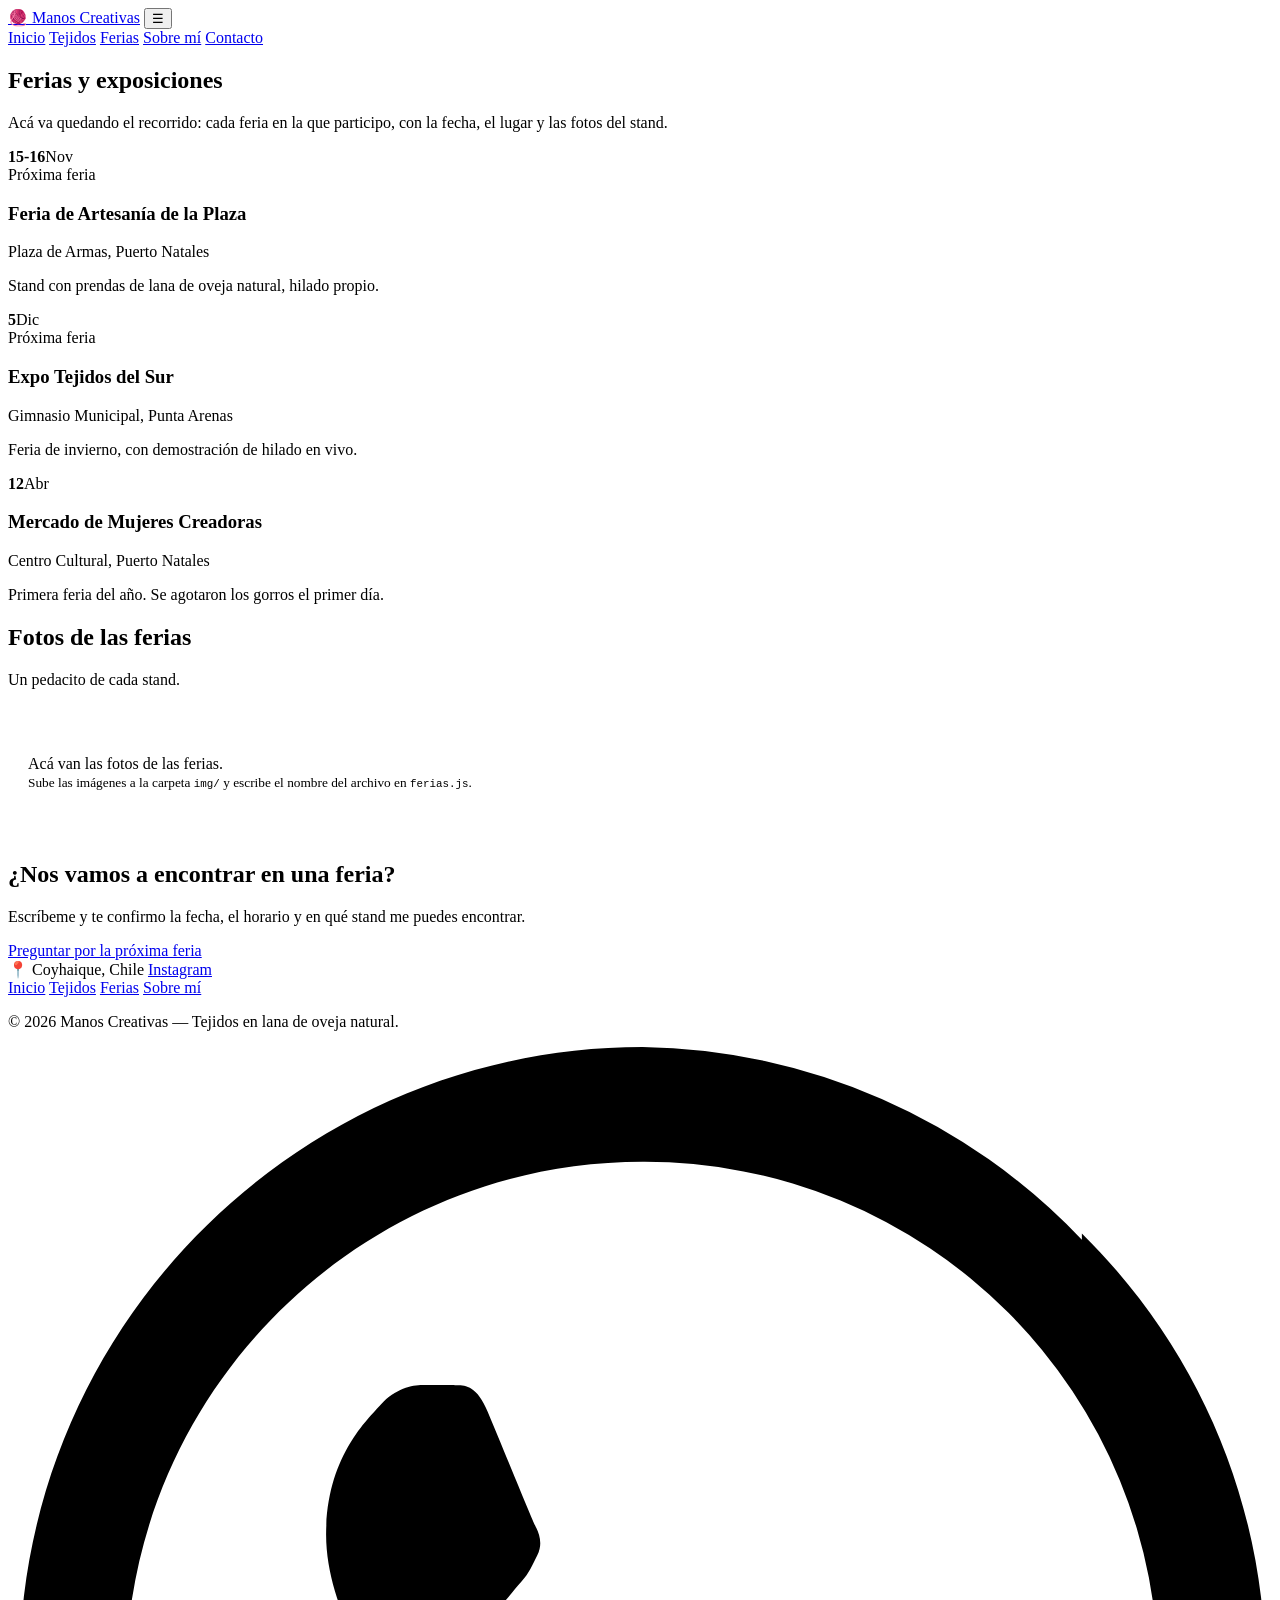
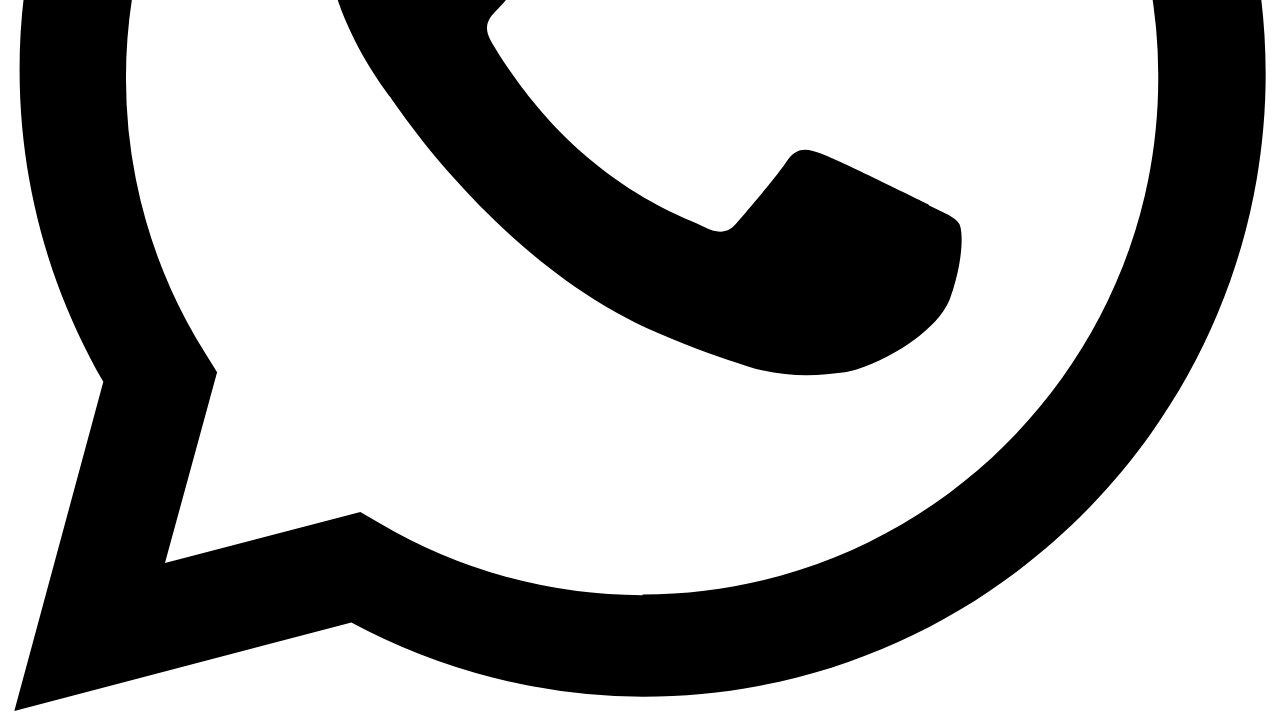
==== ferias.html @ 535d139e "Add files via upload" ====
<!DOCTYPE html>
<html lang="es-CL">
<head>
<meta charset="UTF-8">
<meta name="viewport" content="width=device-width, initial-scale=1.0">
<title>Ferias — {nombre}</title>
<meta name="description" content="Ferias y exposiciones donde participo con tejidos en lana de oveja natural.">
<link rel="stylesheet" href="style.css">
</head>
<body>

<header class="cabecera">
  <div class="contenedor">
    <a href="index.html" class="logo"><span class="ovillo">🧶</span> <span data-nombre>Manos Creativas</span></a>
    <button class="boton-menu" aria-label="Abrir menú">☰</button>
    <nav class="menu">
      <a href="index.html">Inicio</a>
      <a href="galeria.html">Tejidos</a>
      <a href="ferias.html">Ferias</a>
      <a href="sobre.html">Sobre mí</a>
      <a href="#contacto">Contacto</a>
    </nav>
  </div>
</header>

<section>
  <div class="contenedor">
    <div class="encabezado-seccion aparece">
      <h2>Ferias y exposiciones</h2>
      <p>
        Acá va quedando el recorrido: cada feria en la que participo, con la fecha,
        el lugar y las fotos del stand.
      </p>
    </div>

    <!-- Acá se dibujan las ferias desde ferias.js -->
    <div class="lista-ferias" id="lista-ferias"></div>
  </div>
</section>

<section class="fondo-arena">
  <div class="contenedor">
    <div class="encabezado-seccion aparece">
      <h2>Fotos de las ferias</h2>
      <p>Un pedacito de cada stand.</p>
    </div>
    <div class="rejilla" id="rejilla-fotos-ferias"></div>
  </div>
</section>

<section id="contacto">
  <div class="contenedor">
    <div class="contacto-caja aparece">
      <h2>¿Nos vamos a encontrar en una feria?</h2>
      <p>Escríbeme y te confirmo la fecha, el horario y en qué stand me puedes encontrar.</p>
      <a class="boton boton-wsp" data-wsp="Hola, quiero saber en qué feria vas a estar.">Preguntar por la próxima feria</a>
      <div class="datos-contacto">
        <span>📍 <span data-ciudad>Puerto Natales, Chile</span></span>
        <a data-enlace-instagram href="#" target="_blank" rel="noopener">Instagram</a>
        <a data-enlace-correo href="#">Correo</a>
      </div>
    </div>
  </div>
</section>

<footer class="pie">
  <div class="contenedor">
    <nav>
      <a href="index.html">Inicio</a>
      <a href="galeria.html">Tejidos</a>
      <a href="ferias.html">Ferias</a>
      <a href="sobre.html">Sobre mí</a>
    </nav>
    <p>© <span id="anio"></span> <span data-nombre>Manos Creativas</span> — Tejidos en lana de oveja natural.</p>
  </div>
</footer>

<a class="wsp-flotante" data-wsp="Hola, vengo de la página web y quiero hacer una consulta." aria-label="WhatsApp">
  <svg viewBox="0 0 24 24"><path d="M17.47 14.38c-.3-.15-1.75-.86-2.02-.96-.27-.1-.47-.15-.67.15-.2.3-.77.96-.94 1.16-.17.2-.35.22-.64.07-.3-.15-1.25-.46-2.38-1.47-.88-.79-1.48-1.75-1.65-2.05-.17-.3-.02-.46.13-.61.13-.13.3-.35.45-.52.15-.17.2-.3.3-.5.1-.2.05-.37-.02-.52-.08-.15-.67-1.61-.92-2.2-.24-.58-.49-.5-.67-.51h-.57c-.2 0-.52.07-.79.37-.27.3-1.04 1.01-1.04 2.47 0 1.46 1.06 2.87 1.21 3.07.15.2 2.1 3.2 5.08 4.49.71.31 1.26.49 1.69.63.71.23 1.36.19 1.87.12.57-.09 1.75-.72 2-1.41.25-.69.25-1.28.17-1.41-.07-.13-.27-.2-.57-.35zM12.05 21.8h-.01a9.8 9.8 0 0 1-4.99-1.37l-.36-.21-3.71.97.99-3.62-.23-.37a9.78 9.78 0 0 1-1.5-5.22c0-5.4 4.4-9.8 9.81-9.8a9.75 9.75 0 0 1 9.79 9.81c0 5.4-4.4 9.8-9.79 9.8zm8.34-18.14A11.72 11.72 0 0 0 12.05 0C5.53 0 .22 5.31.22 11.83c0 2.09.55 4.12 1.59 5.92L.12 24l6.4-1.68a11.8 11.8 0 0 0 5.53 1.41h.01c6.51 0 11.82-5.31 11.82-11.83 0-3.16-1.23-6.13-3.49-8.36z"/></svg>
</a>

<script src="config.js"></script>
<script src="productos.js"></script>
<script src="ferias.js"></script>
<script src="app.js"></script>
<script>document.getElementById("anio").textContent = new Date().getFullYear();</script>
</body>
</html>
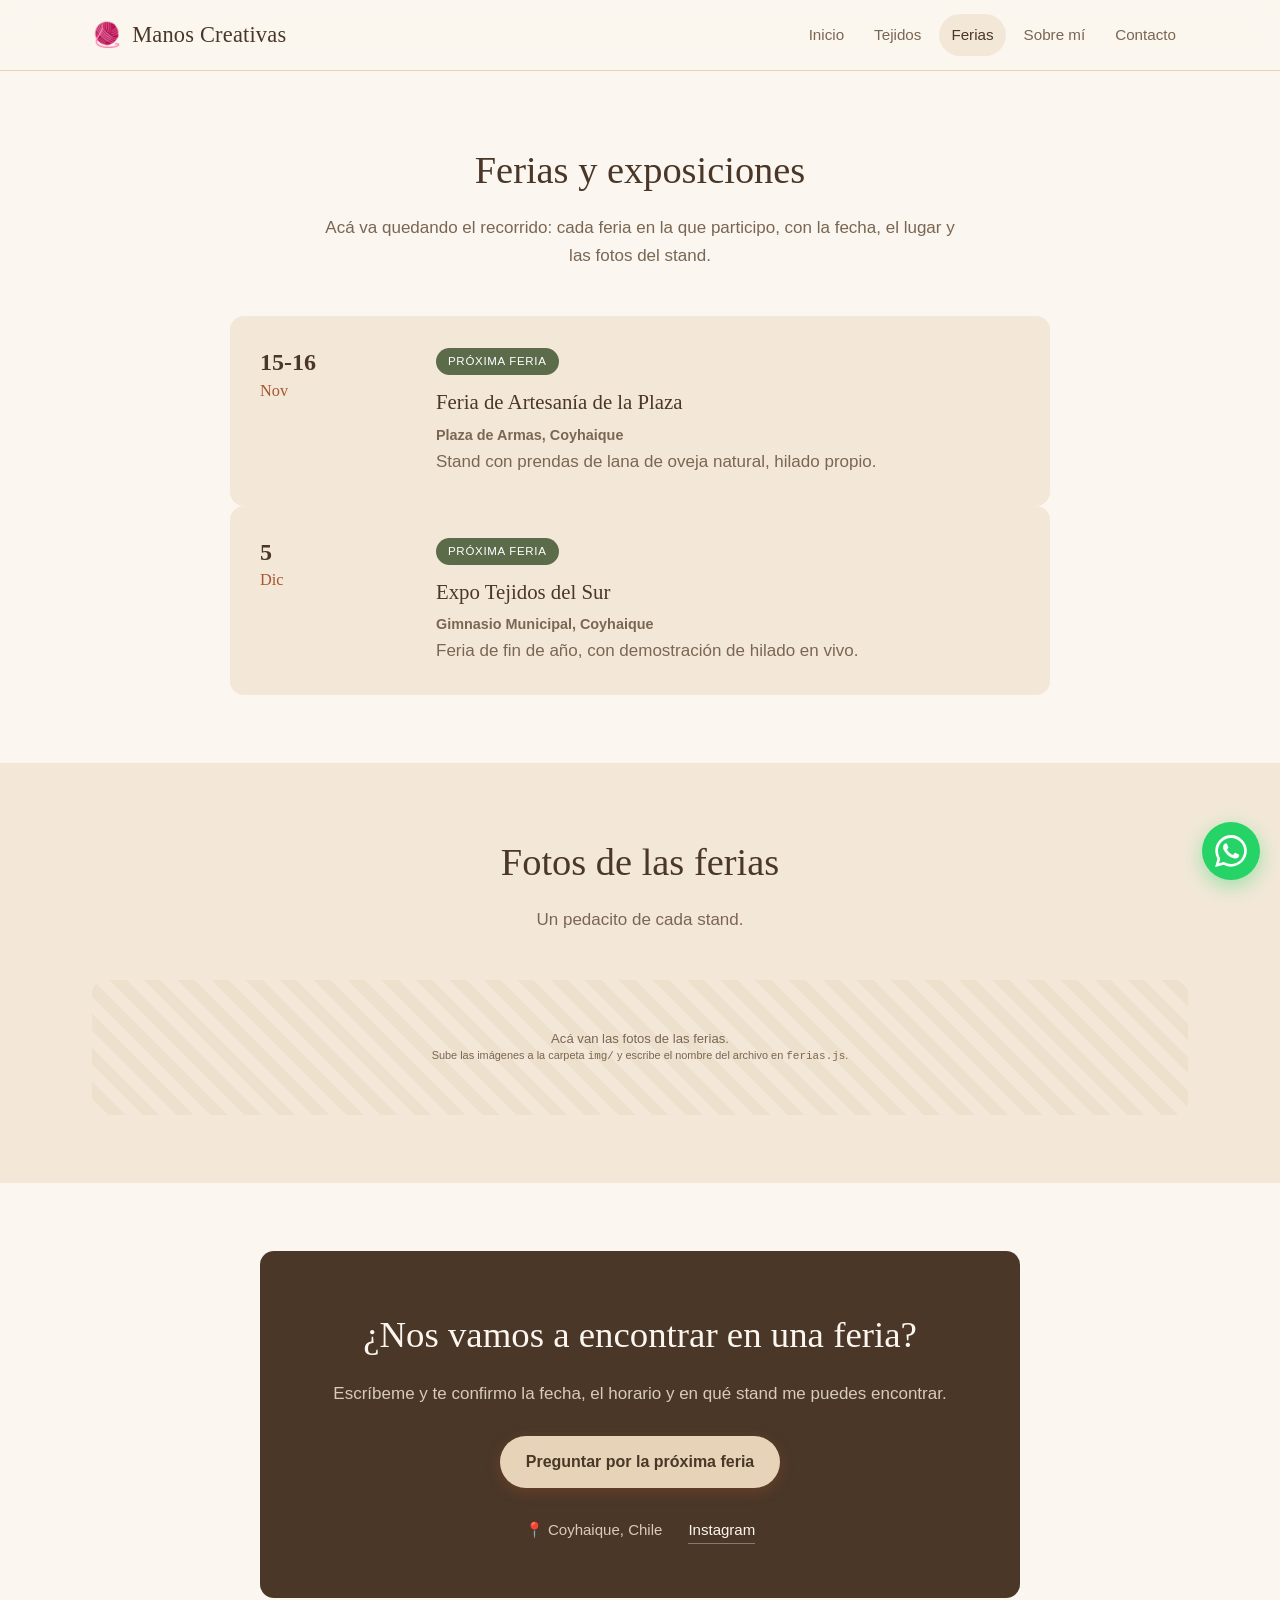
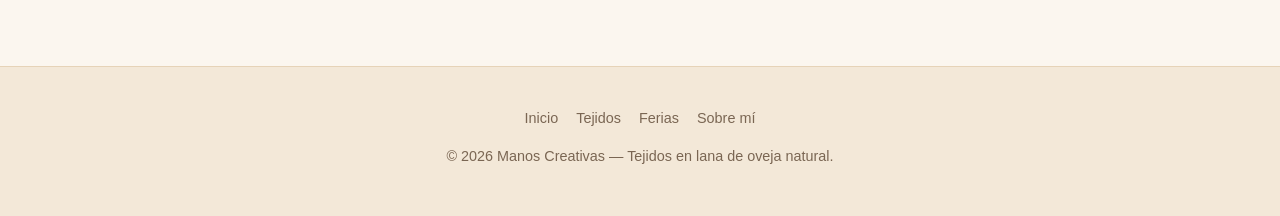
==== commit 13196bf3: "Add files via upload" ====
--- a/ferias.html
+++ b/ferias.html
@@ -55,7 +55,7 @@
       <p>Escríbeme y te confirmo la fecha, el horario y en qué stand me puedes encontrar.</p>
       <a class="boton boton-wsp" data-wsp="Hola, quiero saber en qué feria vas a estar.">Preguntar por la próxima feria</a>
       <div class="datos-contacto">
-        <span>📍 <span data-ciudad>Puerto Natales, Chile</span></span>
+        <span>📍 <span data-ciudad>Coyhaique, Chile</span></span>
         <a data-enlace-instagram href="#" target="_blank" rel="noopener">Instagram</a>
         <a data-enlace-correo href="#">Correo</a>
       </div>
@@ -80,6 +80,7 @@
 </a>
 
 <script src="config.js"></script>
+<script src="textos.js"></script>
 <script src="productos.js"></script>
 <script src="ferias.js"></script>
 <script src="app.js"></script>
--- a/style.css
+++ b/style.css
@@ -0,0 +1,632 @@
+/* ============================================================
+   Manos Creativas — estilos
+   Editar colores en :root para cambiar todo el sitio de una vez.
+   ============================================================ */
+
+:root {
+  --crema:      #FBF6EF;
+  --arena:      #F3E8D8;
+  --lana:       #E6D3B8;
+  --terracota:  #A8552F;
+  --terracota2: #C4713F;
+  --cafe:       #4A3728;
+  --cafe-suave: #7A6653;
+  --verde:      #5C6B4A;
+  --blanco:     #FFFFFF;
+
+  --fuente-titulo: 'Georgia', 'Times New Roman', serif;
+  --fuente-texto: -apple-system, BlinkMacSystemFont, 'Segoe UI', Roboto, Helvetica, Arial, sans-serif;
+
+  --ancho: 1140px;
+  --radio: 14px;
+  --sombra: 0 4px 18px rgba(74, 55, 40, 0.10);
+  --sombra-hover: 0 10px 30px rgba(74, 55, 40, 0.18);
+}
+
+* { box-sizing: border-box; }
+
+html { scroll-behavior: smooth; }
+
+body {
+  margin: 0;
+  background: var(--crema);
+  color: var(--cafe);
+  font-family: var(--fuente-texto);
+  font-size: 17px;
+  line-height: 1.65;
+  -webkit-font-smoothing: antialiased;
+}
+
+img { max-width: 100%; display: block; }
+
+a { color: var(--terracota); }
+
+.contenedor {
+  width: 100%;
+  max-width: var(--ancho);
+  margin: 0 auto;
+  padding: 0 22px;
+}
+
+/* ---------- Navegación ---------- */
+
+.cabecera {
+  position: sticky;
+  top: 0;
+  z-index: 50;
+  background: rgba(251, 246, 239, 0.94);
+  backdrop-filter: blur(8px);
+  border-bottom: 1px solid var(--lana);
+}
+
+.cabecera .contenedor {
+  display: flex;
+  align-items: center;
+  justify-content: space-between;
+  gap: 16px;
+  min-height: 70px;
+}
+
+.logo {
+  font-family: var(--fuente-titulo);
+  font-size: 1.4rem;
+  color: var(--cafe);
+  text-decoration: none;
+  letter-spacing: 0.2px;
+  display: flex;
+  align-items: center;
+  gap: 10px;
+}
+
+.logo span.ovillo {
+  font-size: 1.5rem;
+  line-height: 1;
+}
+
+.menu {
+  display: flex;
+  align-items: center;
+  gap: 6px;
+  flex-wrap: wrap;
+}
+
+.menu a {
+  color: var(--cafe-suave);
+  text-decoration: none;
+  font-size: 0.95rem;
+  padding: 8px 12px;
+  border-radius: 999px;
+  transition: background 0.2s, color 0.2s;
+}
+
+.menu a:hover,
+.menu a.activo {
+  background: var(--arena);
+  color: var(--cafe);
+}
+
+.boton-menu {
+  display: none;
+  background: none;
+  border: 1px solid var(--lana);
+  border-radius: 10px;
+  font-size: 1.4rem;
+  padding: 4px 12px;
+  cursor: pointer;
+  color: var(--cafe);
+}
+
+/* ---------- Botones ---------- */
+
+.boton {
+  display: inline-flex;
+  align-items: center;
+  gap: 9px;
+  padding: 13px 26px;
+  border-radius: 999px;
+  font-size: 1rem;
+  font-weight: 600;
+  text-decoration: none;
+  border: none;
+  cursor: pointer;
+  transition: transform 0.18s, box-shadow 0.18s, background 0.18s;
+  font-family: inherit;
+}
+
+.boton:hover { transform: translateY(-2px); }
+
+.boton-wsp {
+  background: var(--terracota);
+  color: var(--blanco);
+  box-shadow: 0 4px 14px rgba(168, 85, 47, 0.32);
+}
+
+.boton-wsp:hover { background: var(--terracota2); box-shadow: var(--sombra-hover); }
+
+.boton-suave {
+  background: var(--arena);
+  color: var(--cafe);
+  border: 1px solid var(--lana);
+}
+
+.boton-suave:hover { background: var(--lana); }
+
+.boton-chico { padding: 9px 18px; font-size: 0.9rem; }
+
+/* ---------- Hero ---------- */
+
+.hero {
+  background: linear-gradient(160deg, var(--arena) 0%, var(--crema) 70%);
+  padding: 78px 0 70px;
+  overflow: hidden;
+}
+
+.hero-grid {
+  display: grid;
+  grid-template-columns: 1.05fr 0.95fr;
+  gap: 54px;
+  align-items: center;
+}
+
+.hero h1 {
+  font-family: var(--fuente-titulo);
+  font-size: clamp(2.1rem, 4.6vw, 3.3rem);
+  line-height: 1.15;
+  margin: 0 0 20px;
+  font-weight: 400;
+}
+
+.hero .bajada {
+  font-size: 1.1rem;
+  color: var(--cafe-suave);
+  margin: 0 0 30px;
+  max-width: 30em;
+}
+
+.hero-acciones { display: flex; gap: 14px; flex-wrap: wrap; }
+
+.hero-imagen {
+  border-radius: var(--radio);
+  overflow: hidden;
+  box-shadow: var(--sombra);
+  aspect-ratio: 4 / 3;
+  background: var(--lana);
+  display: grid;
+  place-items: center;
+  text-align: center;
+  color: var(--cafe-suave);
+  font-size: 0.9rem;
+  padding: 20px;
+}
+
+.hero-imagen img { width: 100%; height: 100%; object-fit: cover; }
+
+/* ---------- Secciones ---------- */
+
+section { padding: 68px 0; }
+
+.encabezado-seccion {
+  text-align: center;
+  max-width: 640px;
+  margin: 0 auto 46px;
+}
+
+.encabezado-seccion h2 {
+  font-family: var(--fuente-titulo);
+  font-size: clamp(1.7rem, 3.2vw, 2.4rem);
+  font-weight: 400;
+  margin: 0 0 12px;
+}
+
+.encabezado-seccion p { color: var(--cafe-suave); margin: 0; }
+
+.fondo-arena { background: var(--arena); }
+
+/* ---------- Galería ---------- */
+
+.filtros {
+  display: flex;
+  gap: 10px;
+  flex-wrap: wrap;
+  justify-content: center;
+  margin-bottom: 38px;
+}
+
+.filtro {
+  background: var(--blanco);
+  border: 1px solid var(--lana);
+  color: var(--cafe-suave);
+  padding: 9px 20px;
+  border-radius: 999px;
+  cursor: pointer;
+  font-size: 0.93rem;
+  font-family: inherit;
+  transition: all 0.2s;
+}
+
+.filtro:hover { border-color: var(--terracota); color: var(--terracota); }
+
+.filtro.activo {
+  background: var(--terracota);
+  border-color: var(--terracota);
+  color: var(--blanco);
+}
+
+.rejilla {
+  display: grid;
+  grid-template-columns: repeat(auto-fill, minmax(265px, 1fr));
+  gap: 28px;
+}
+
+.tarjeta {
+  background: var(--blanco);
+  border-radius: var(--radio);
+  overflow: hidden;
+  box-shadow: var(--sombra);
+  display: flex;
+  flex-direction: column;
+  transition: transform 0.22s, box-shadow 0.22s;
+}
+
+.tarjeta:hover { transform: translateY(-4px); box-shadow: var(--sombra-hover); }
+
+.tarjeta-imagen {
+  aspect-ratio: 1 / 1;
+  background: var(--arena);
+  overflow: hidden;
+  cursor: pointer;
+}
+
+.tarjeta-imagen img {
+  width: 100%;
+  height: 100%;
+  object-fit: cover;
+  transition: transform 0.4s;
+}
+
+.tarjeta:hover .tarjeta-imagen img { transform: scale(1.05); }
+
+.tarjeta-cuerpo { padding: 20px 22px 24px; flex: 1; display: flex; flex-direction: column; }
+
+.tarjeta-cuerpo h3 {
+  font-family: var(--fuente-titulo);
+  font-size: 1.2rem;
+  font-weight: 400;
+  margin: 0 0 6px;
+}
+
+.tarjeta-cuerpo .material {
+  font-size: 0.86rem;
+  color: var(--cafe-suave);
+  margin: 0 0 12px;
+}
+
+.tarjeta-cuerpo .precio {
+  font-size: 1.18rem;
+  font-weight: 700;
+  color: var(--terracota);
+  margin: 0 0 16px;
+}
+
+.tarjeta-cuerpo .boton { margin-top: auto; justify-content: center; }
+
+/* Etiqueta "única" */
+.etiqueta-unica {
+  position: absolute;
+  top: 14px;
+  left: 14px;
+  background: rgba(92, 107, 74, 0.94);
+  color: var(--blanco);
+  font-size: 0.72rem;
+  letter-spacing: 0.06em;
+  text-transform: uppercase;
+  padding: 5px 12px;
+  border-radius: 999px;
+}
+
+.tarjeta-imagen { position: relative; }
+
+/* Placeholder de foto */
+.foto-vacia {
+  width: 100%;
+  height: 100%;
+  display: grid;
+  place-items: center;
+  text-align: center;
+  padding: 18px;
+  color: var(--cafe-suave);
+  font-size: 0.82rem;
+  line-height: 1.4;
+  background: repeating-linear-gradient(
+    45deg, var(--arena), var(--arena) 12px, #EDE0CC 12px, #EDE0CC 24px
+  );
+}
+
+/* ---------- Ferias / timeline ---------- */
+
+.lista-ferias {
+  display: flex;
+  flex-direction: column;
+  gap: 0;
+  max-width: 820px;
+  margin: 0 auto;
+}
+
+.ficha-feria {
+  display: grid;
+  grid-template-columns: 150px 1fr;
+  gap: 26px;
+  padding: 30px 0;
+  border-bottom: 1px solid var(--lana);
+}
+
+.ficha-feria:last-child { border-bottom: none; }
+
+.fecha-feria {
+  font-family: var(--fuente-titulo);
+  color: var(--terracota);
+  font-size: 1.02rem;
+  line-height: 1.4;
+}
+
+.fecha-feria strong { display: block; font-size: 1.5rem; color: var(--cafe); }
+
+.detalle-feria h3 {
+  font-family: var(--fuente-titulo);
+  font-size: 1.3rem;
+  font-weight: 400;
+  margin: 0 0 4px;
+}
+
+.lugar-feria {
+  font-size: 0.9rem;
+  color: var(--verde);
+  font-weight: 600;
+  margin: 0 0 10px;
+}
+
+.detalle-feria p { margin: 0; color: var(--cafe-suave); }
+
+.proxima { background: var(--arena); border-radius: var(--radio); padding: 30px; border: none; }
+
+.proxima .etiqueta-prox {
+  display: inline-block;
+  background: var(--verde);
+  color: var(--blanco);
+  font-size: 0.72rem;
+  letter-spacing: 0.06em;
+  text-transform: uppercase;
+  padding: 4px 12px;
+  border-radius: 999px;
+  margin-bottom: 10px;
+}
+
+/* ---------- Sobre mí ---------- */
+
+.sobre-grid {
+  display: grid;
+  grid-template-columns: 1fr 1fr;
+  gap: 54px;
+  align-items: center;
+}
+
+.sobre-grid h2 {
+  font-family: var(--fuente-titulo);
+  font-size: clamp(1.7rem, 3.2vw, 2.3rem);
+  font-weight: 400;
+  margin: 0 0 20px;
+}
+
+.sobre-grid p { color: var(--cafe-suave); }
+
+.valores {
+  list-style: none;
+  padding: 0;
+  margin: 26px 0 0;
+}
+
+.valores li {
+  padding: 9px 0 9px 32px;
+  position: relative;
+  color: var(--cafe);
+  font-size: 0.97rem;
+}
+
+.valores li::before {
+  content: "✦";
+  position: absolute;
+  left: 0;
+  color: var(--terracota);
+}
+
+.sobre-imagen {
+  border-radius: var(--radio);
+  overflow: hidden;
+  box-shadow: var(--sombra);
+  aspect-ratio: 3 / 4;
+  background: var(--lana);
+  display: grid;
+  place-items: center;
+  text-align: center;
+  color: var(--cafe-suave);
+  font-size: 0.9rem;
+  padding: 20px;
+}
+
+.sobre-imagen img { width: 100%; height: 100%; object-fit: cover; }
+
+/* ---------- Contacto ---------- */
+
+.contacto-caja {
+  background: var(--cafe);
+  color: var(--crema);
+  border-radius: var(--radio);
+  padding: 54px 40px;
+  text-align: center;
+  max-width: 760px;
+  margin: 0 auto;
+}
+
+.contacto-caja h2 {
+  font-family: var(--fuente-titulo);
+  font-size: clamp(1.7rem, 3.2vw, 2.3rem);
+  font-weight: 400;
+  margin: 0 0 14px;
+}
+
+.contacto-caja p { color: #D9CBB8; margin: 0 0 28px; }
+
+.contacto-caja .boton-wsp { background: var(--lana); color: var(--cafe); }
+.contacto-caja .boton-wsp:hover { background: var(--blanco); }
+
+.datos-contacto {
+  margin-top: 30px;
+  display: flex;
+  gap: 26px;
+  justify-content: center;
+  flex-wrap: wrap;
+  font-size: 0.94rem;
+  color: #D9CBB8;
+}
+
+.datos-contacto a { color: var(--crema); text-decoration: none; border-bottom: 1px solid rgba(251,246,239,0.35); }
+
+/* ---------- WhatsApp flotante ---------- */
+
+.wsp-flotante {
+  position: fixed;
+  right: 20px;
+  bottom: 20px;
+  z-index: 60;
+  width: 58px;
+  height: 58px;
+  border-radius: 50%;
+  background: #25D366;
+  display: grid;
+  place-items: center;
+  box-shadow: 0 6px 20px rgba(37, 211, 102, 0.42);
+  transition: transform 0.2s;
+}
+
+.wsp-flotante:hover { transform: scale(1.08); }
+
+.wsp-flotante svg { width: 32px; height: 32px; fill: var(--blanco); }
+
+/* ---------- Pie ---------- */
+
+.pie {
+  background: var(--arena);
+  padding: 40px 0 34px;
+  text-align: center;
+  color: var(--cafe-suave);
+  font-size: 0.9rem;
+  border-top: 1px solid var(--lana);
+}
+
+.pie a { color: var(--cafe-suave); text-decoration: none; }
+.pie a:hover { color: var(--terracota); }
+
+.pie nav { margin-bottom: 14px; display: flex; gap: 18px; justify-content: center; flex-wrap: wrap; }
+
+/* ---------- Lightbox ---------- */
+
+.lightbox {
+  position: fixed;
+  inset: 0;
+  background: rgba(40, 30, 22, 0.9);
+  z-index: 100;
+  display: none;
+  place-items: center;
+  padding: 24px;
+}
+
+.lightbox.abierto { display: grid; }
+
+.lightbox img {
+  max-width: 92vw;
+  max-height: 82vh;
+  border-radius: 10px;
+  box-shadow: 0 20px 60px rgba(0,0,0,0.5);
+}
+
+.lightbox-info {
+  color: var(--crema);
+  text-align: center;
+  margin-top: 18px;
+  font-family: var(--fuente-titulo);
+  font-size: 1.15rem;
+}
+
+.lightbox-cerrar {
+  position: absolute;
+  top: 18px;
+  right: 24px;
+  background: none;
+  border: none;
+  color: var(--crema);
+  font-size: 2.4rem;
+  cursor: pointer;
+  line-height: 1;
+}
+
+.lightbox-prev,
+.lightbox-next {
+  position: absolute;
+  top: 50%;
+  transform: translateY(-50%);
+  background: rgba(255,255,255,0.16);
+  border: none;
+  color: var(--blanco);
+  font-size: 2rem;
+  width: 52px;
+  height: 52px;
+  border-radius: 50%;
+  cursor: pointer;
+  line-height: 1;
+}
+
+.lightbox-prev { left: 18px; }
+.lightbox-next { right: 18px; }
+
+/* ---------- Animación de entrada ---------- */
+
+.aparece {
+  opacity: 0;
+  transform: translateY(18px);
+  transition: opacity 0.6s ease, transform 0.6s ease;
+}
+
+.aparece.visible { opacity: 1; transform: none; }
+
+/* ---------- Responsive ---------- */
+
+@media (max-width: 900px) {
+  .hero-grid, .sobre-grid { grid-template-columns: 1fr; gap: 36px; }
+  .sobre-imagen { aspect-ratio: 4 / 3; }
+  .hero { padding: 52px 0 48px; }
+  section { padding: 52px 0; }
+}
+
+@media (max-width: 720px) {
+  .boton-menu { display: block; }
+  .menu {
+    display: none;
+    position: absolute;
+    top: 70px;
+    left: 0;
+    right: 0;
+    background: var(--crema);
+    border-bottom: 1px solid var(--lana);
+    flex-direction: column;
+    align-items: stretch;
+    padding: 10px 22px 18px;
+    gap: 2px;
+  }
+  .menu.abierto { display: flex; }
+  .menu a { padding: 12px 10px; border-radius: 8px; }
+  .ficha-feria { grid-template-columns: 1fr; gap: 10px; }
+  .contacto-caja { padding: 40px 24px; }
+  .rejilla { grid-template-columns: repeat(auto-fill, minmax(160px, 1fr)); gap: 18px; }
+  .tarjeta-cuerpo { padding: 15px 16px 18px; }
+  body { font-size: 16px; }
+}
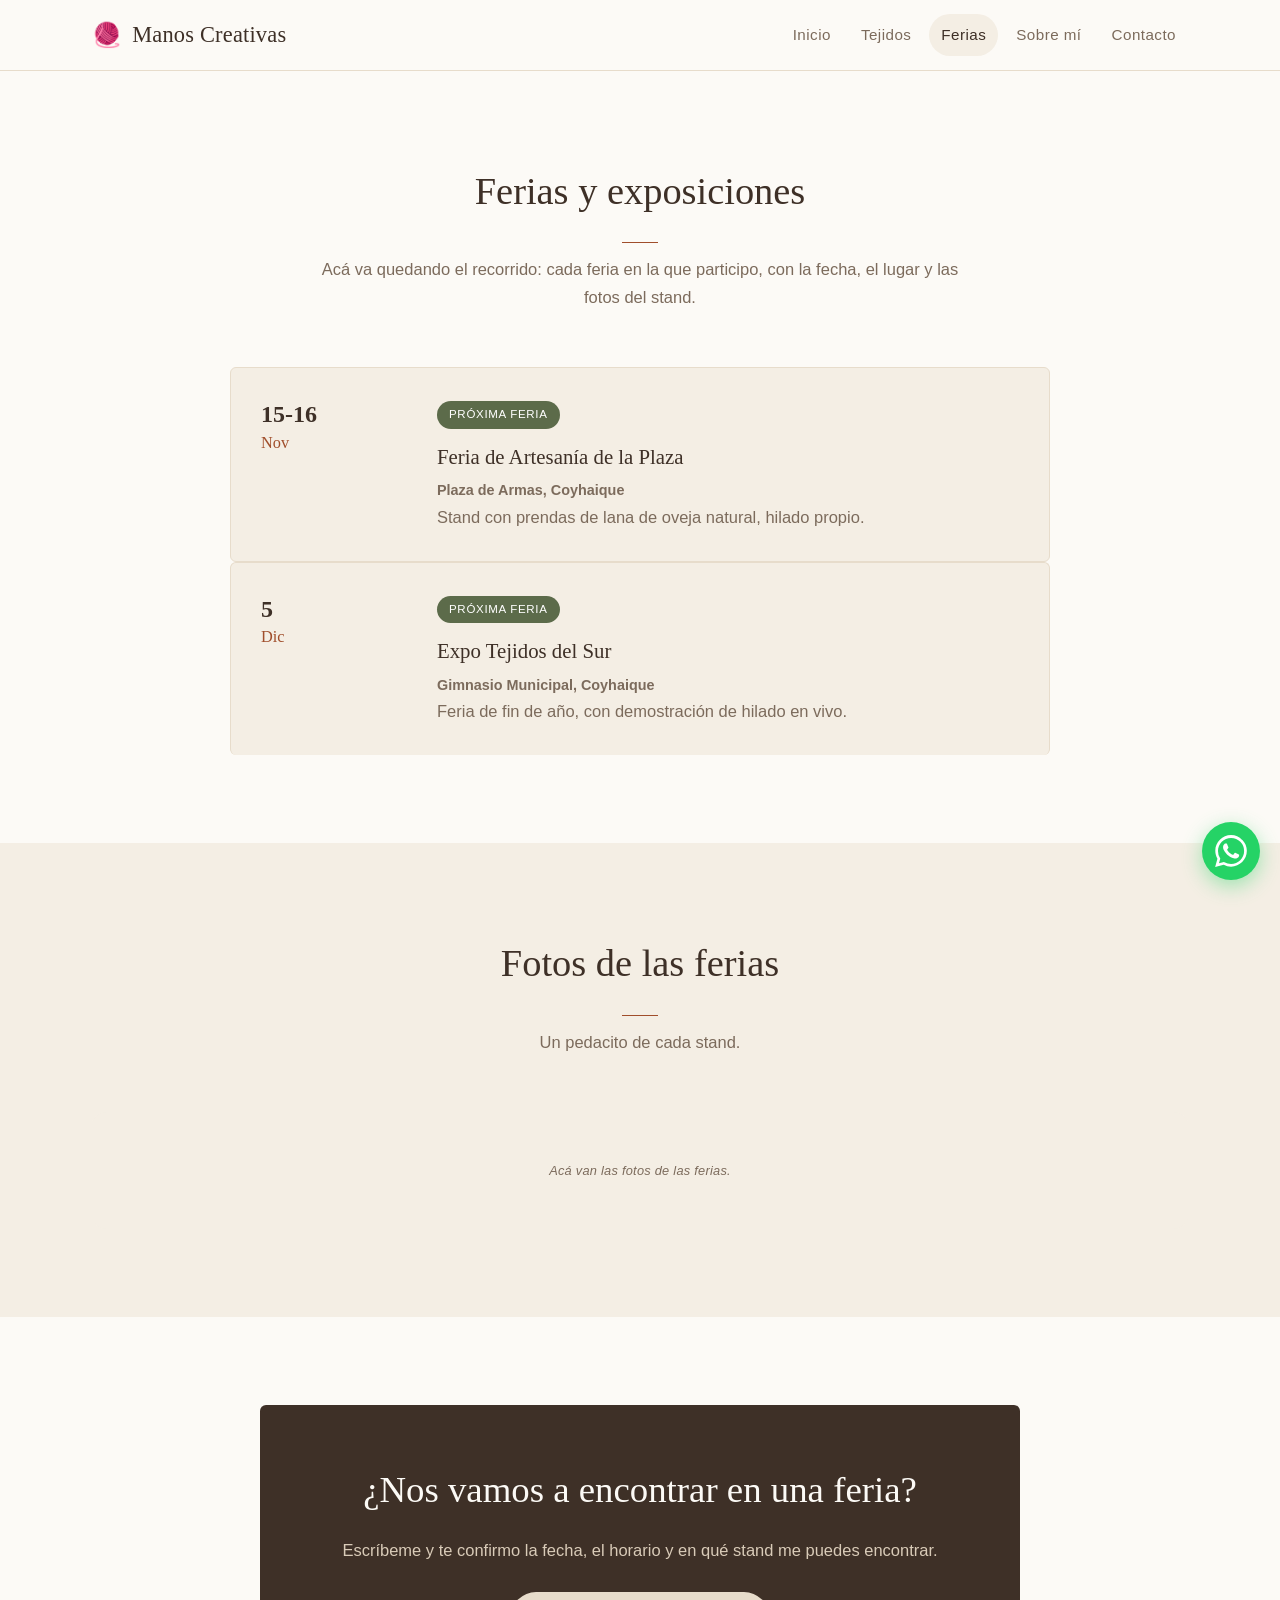
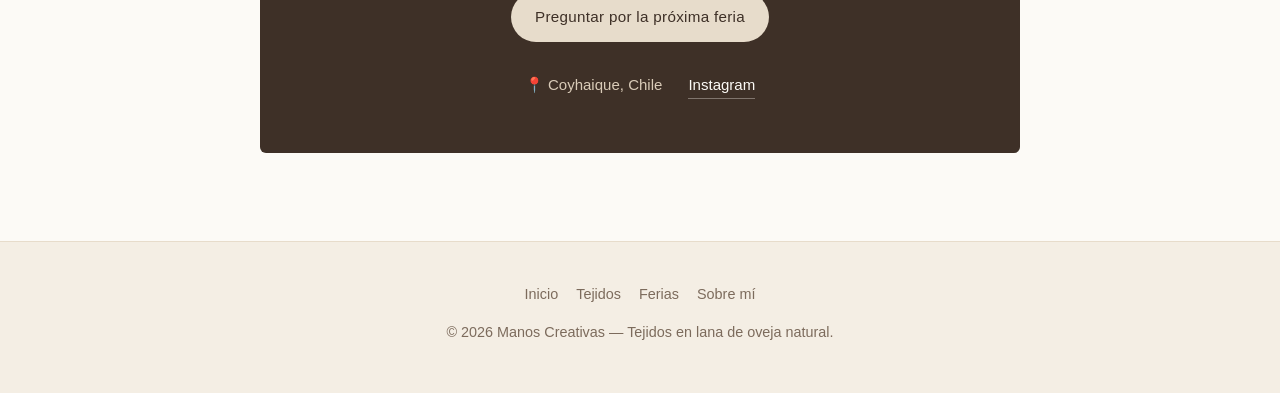
==== commit 8bdd643f: "Add files via upload" ====
--- a/ferias.html
+++ b/ferias.html
@@ -5,7 +5,7 @@
 <meta name="viewport" content="width=device-width, initial-scale=1.0">
 <title>Ferias — {nombre}</title>
 <meta name="description" content="Ferias y exposiciones donde participo con tejidos en lana de oveja natural.">
-<link rel="stylesheet" href="style.css">
+<link rel="stylesheet" href="style.css?v=3">
 </head>
 <body>
 
@@ -33,7 +33,7 @@
       </p>
     </div>
 
-    <!-- Acá se dibujan las ferias desde ferias.js -->
+    <!-- Acá se dibujan las ferias desde data/ferias.json -->
     <div class="lista-ferias" id="lista-ferias"></div>
   </div>
 </section>
@@ -79,11 +79,7 @@
   <svg viewBox="0 0 24 24"><path d="M17.47 14.38c-.3-.15-1.75-.86-2.02-.96-.27-.1-.47-.15-.67.15-.2.3-.77.96-.94 1.16-.17.2-.35.22-.64.07-.3-.15-1.25-.46-2.38-1.47-.88-.79-1.48-1.75-1.65-2.05-.17-.3-.02-.46.13-.61.13-.13.3-.35.45-.52.15-.17.2-.3.3-.5.1-.2.05-.37-.02-.52-.08-.15-.67-1.61-.92-2.2-.24-.58-.49-.5-.67-.51h-.57c-.2 0-.52.07-.79.37-.27.3-1.04 1.01-1.04 2.47 0 1.46 1.06 2.87 1.21 3.07.15.2 2.1 3.2 5.08 4.49.71.31 1.26.49 1.69.63.71.23 1.36.19 1.87.12.57-.09 1.75-.72 2-1.41.25-.69.25-1.28.17-1.41-.07-.13-.27-.2-.57-.35zM12.05 21.8h-.01a9.8 9.8 0 0 1-4.99-1.37l-.36-.21-3.71.97.99-3.62-.23-.37a9.78 9.78 0 0 1-1.5-5.22c0-5.4 4.4-9.8 9.81-9.8a9.75 9.75 0 0 1 9.79 9.81c0 5.4-4.4 9.8-9.79 9.8zm8.34-18.14A11.72 11.72 0 0 0 12.05 0C5.53 0 .22 5.31.22 11.83c0 2.09.55 4.12 1.59 5.92L.12 24l6.4-1.68a11.8 11.8 0 0 0 5.53 1.41h.01c6.51 0 11.82-5.31 11.82-11.83 0-3.16-1.23-6.13-3.49-8.36z"/></svg>
 </a>
 
-<script src="config.js"></script>
-<script src="textos.js"></script>
-<script src="productos.js"></script>
-<script src="ferias.js"></script>
-<script src="app.js"></script>
+<script src="app.js?v=3"></script>
 <script>document.getElementById("anio").textContent = new Date().getFullYear();</script>
 </body>
 </html>
--- a/style.css
+++ b/style.css
@@ -135,6 +135,9 @@
 
 .boton:hover { transform: translateY(-2px); }
 
+/* Íconos dentro de botones */
+.boton svg { width: 1.25em; height: 1.25em; flex: none; fill: currentColor; }
+
 .boton-wsp {
   background: var(--terracota);
   color: var(--blanco);
@@ -327,6 +330,7 @@
 .tarjeta-imagen { position: relative; }
 
 /* Placeholder de foto */
+.foto-vacia[hidden] { display: none; }
 .foto-vacia {
   width: 100%;
   height: 100%;
@@ -630,3 +634,86 @@
   .tarjeta-cuerpo { padding: 15px 16px 18px; }
   body { font-size: 16px; }
 }
+
+/* ============================================================
+   Estilo cálido y minimalista — pegar AL FINAL de style.css
+   ============================================================ */
+:root {
+  --crema: #FCFAF6;
+  --arena: #F4EEE4;
+  --lana: #E7DCCB;
+  --terracota: #A04E2B;
+  --cafe: #3E3027;
+  --cafe-suave: #7C6B5C;
+  --radio: 6px;
+  --sombra: none;
+  --sombra-hover: 0 8px 24px rgba(62, 48, 39, 0.08);
+}
+body { font-size: 16.5px; line-height: 1.7; }
+
+/* Navegación */
+.cabecera { background: rgba(252, 250, 246, 0.96); border-bottom: 1px solid var(--lana); }
+.menu a { letter-spacing: 0.03em; }
+
+/* Portada: fondo liso, más aire */
+.hero { background: var(--crema); padding: 96px 0 84px; }
+.hero h1 { font-weight: 400; letter-spacing: -0.01em; line-height: 1.12; }
+.hero .bajada { line-height: 1.75; }
+.hero-imagen { box-shadow: none; border-radius: var(--radio); }
+
+/* Secciones: respiración y una línea fina bajo cada título */
+section { padding: 88px 0; }
+.encabezado-seccion { margin-bottom: 56px; }
+.encabezado-seccion h2::after {
+  content: ""; display: block; width: 36px; height: 1px;
+  background: var(--terracota); margin: 18px auto 0;
+}
+
+/* Botones: más finos */
+.boton { padding: 12px 24px; font-size: 0.95rem; font-weight: 500; letter-spacing: 0.02em; }
+.boton:hover { transform: none; }
+.boton-wsp { box-shadow: none; }
+.boton-suave { background: transparent; border: 1px solid var(--lana); color: var(--cafe); }
+.boton-suave:hover { background: var(--arena); }
+
+/* Filtros */
+.filtro { font-size: 0.9rem; letter-spacing: 0.02em; }
+
+/* Tarjetas de tejidos: sin sombra, borde fino, foto vertical */
+.rejilla { gap: 40px 28px; }
+.tarjeta { background: transparent; border: 0; box-shadow: none; border-radius: 0; }
+.tarjeta:hover { transform: none; box-shadow: none; }
+.tarjeta-imagen { aspect-ratio: 4 / 5; border-radius: var(--radio); }
+.tarjeta:hover .tarjeta-imagen img { transform: scale(1.03); }
+.tarjeta-cuerpo { padding: 18px 2px 0; }
+.tarjeta-cuerpo h3 { font-size: 1.15rem; margin-bottom: 4px; }
+.tarjeta-cuerpo .material { margin-bottom: 8px; }
+.tarjeta-cuerpo .precio { font-size: 1.05rem; font-weight: 600; color: var(--cafe); margin-bottom: 14px; }
+.tarjeta-cuerpo .boton {
+  margin-top: 0; align-self: flex-start; justify-content: flex-start;
+  background: transparent; color: var(--terracota);
+  border: 1px solid var(--terracota); padding: 8px 18px; font-size: 0.88rem;
+}
+.tarjeta-cuerpo .boton:hover { background: var(--terracota); color: var(--blanco); box-shadow: none; }
+
+/* Etiqueta "pieza única": discreta */
+.etiqueta-unica {
+  background: rgba(252, 250, 246, 0.92); color: var(--cafe);
+  font-size: 0.68rem; letter-spacing: 0.12em; padding: 5px 10px; border-radius: 2px;
+}
+
+/* Foto pendiente: liso y discreto */
+.foto-vacia { background: var(--arena); font-size: 0.8rem; font-style: italic; letter-spacing: 0.02em; }
+.foto-vacia small { display: none; }
+
+/* Ferias, contacto y pie */
+.ficha-feria { box-shadow: none; border: 1px solid var(--lana); border-radius: var(--radio); }
+.contacto-caja { border-radius: var(--radio); }
+.pie { font-size: 0.9rem; }
+
+@media (max-width: 720px) {
+  .hero { padding: 56px 0 52px; }
+  section { padding: 60px 0; }
+  .encabezado-seccion { margin-bottom: 40px; }
+  .tarjeta-imagen { aspect-ratio: 1 / 1; }
+}
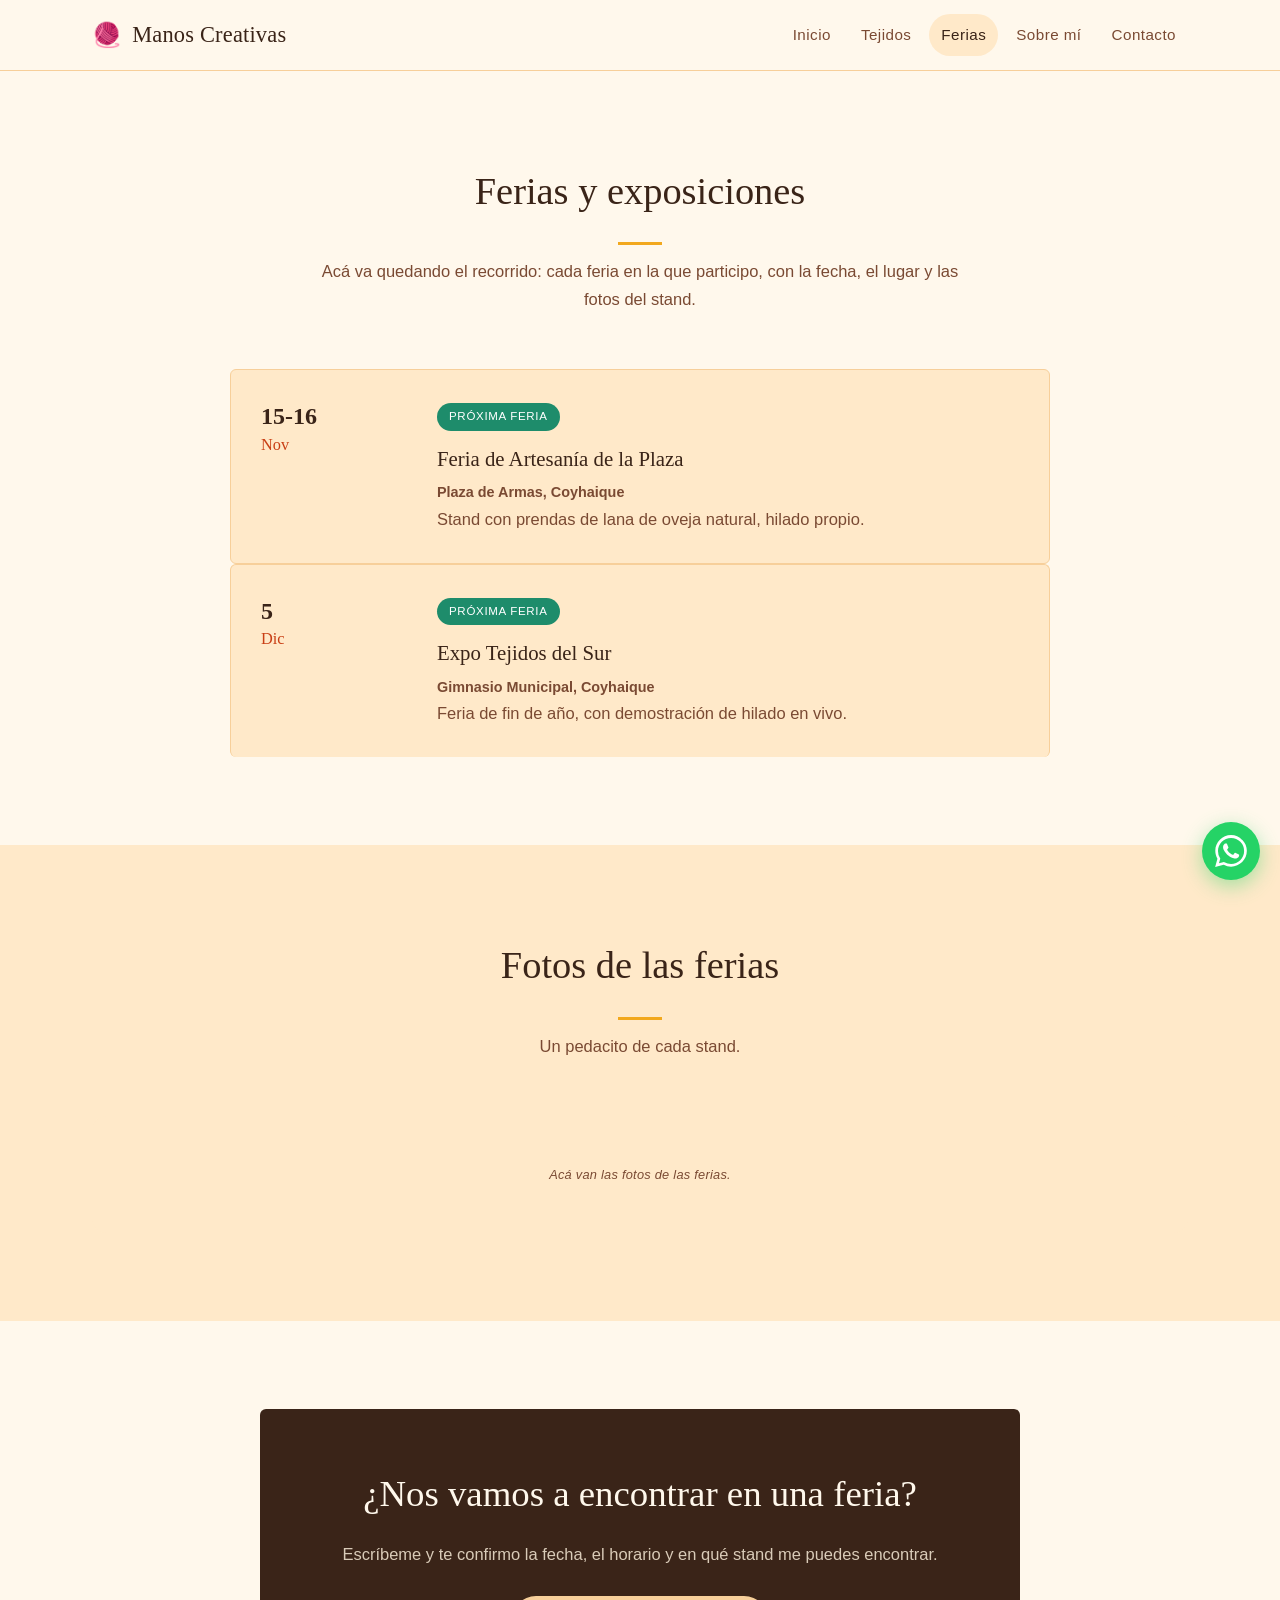
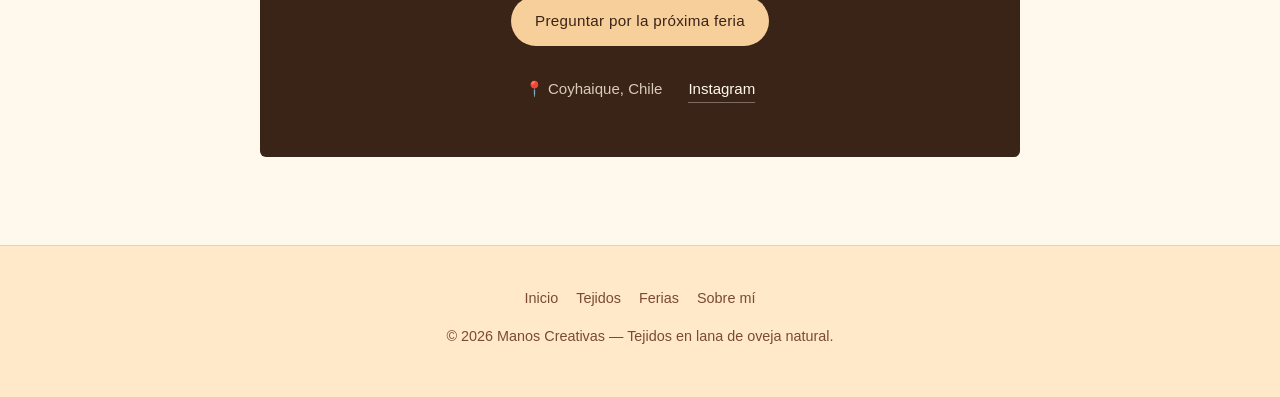
==== commit c9b6ce9f: "Add files via upload" ====
--- a/ferias.html
+++ b/ferias.html
@@ -5,7 +5,7 @@
 <meta name="viewport" content="width=device-width, initial-scale=1.0">
 <title>Ferias — {nombre}</title>
 <meta name="description" content="Ferias y exposiciones donde participo con tejidos en lana de oveja natural.">
-<link rel="stylesheet" href="style.css?v=3">
+<link rel="stylesheet" href="style.css?v=4">
 </head>
 <body>
 
@@ -79,7 +79,7 @@
   <svg viewBox="0 0 24 24"><path d="M17.47 14.38c-.3-.15-1.75-.86-2.02-.96-.27-.1-.47-.15-.67.15-.2.3-.77.96-.94 1.16-.17.2-.35.22-.64.07-.3-.15-1.25-.46-2.38-1.47-.88-.79-1.48-1.75-1.65-2.05-.17-.3-.02-.46.13-.61.13-.13.3-.35.45-.52.15-.17.2-.3.3-.5.1-.2.05-.37-.02-.52-.08-.15-.67-1.61-.92-2.2-.24-.58-.49-.5-.67-.51h-.57c-.2 0-.52.07-.79.37-.27.3-1.04 1.01-1.04 2.47 0 1.46 1.06 2.87 1.21 3.07.15.2 2.1 3.2 5.08 4.49.71.31 1.26.49 1.69.63.71.23 1.36.19 1.87.12.57-.09 1.75-.72 2-1.41.25-.69.25-1.28.17-1.41-.07-.13-.27-.2-.57-.35zM12.05 21.8h-.01a9.8 9.8 0 0 1-4.99-1.37l-.36-.21-3.71.97.99-3.62-.23-.37a9.78 9.78 0 0 1-1.5-5.22c0-5.4 4.4-9.8 9.81-9.8a9.75 9.75 0 0 1 9.79 9.81c0 5.4-4.4 9.8-9.79 9.8zm8.34-18.14A11.72 11.72 0 0 0 12.05 0C5.53 0 .22 5.31.22 11.83c0 2.09.55 4.12 1.59 5.92L.12 24l6.4-1.68a11.8 11.8 0 0 0 5.53 1.41h.01c6.51 0 11.82-5.31 11.82-11.83 0-3.16-1.23-6.13-3.49-8.36z"/></svg>
 </a>
 
-<script src="app.js?v=3"></script>
+<script src="app.js?v=4"></script>
 <script>document.getElementById("anio").textContent = new Date().getFullYear();</script>
 </body>
 </html>
--- a/style.css
+++ b/style.css
@@ -717,3 +717,28 @@
   .encabezado-seccion { margin-bottom: 40px; }
   .tarjeta-imagen { aspect-ratio: 1 / 1; }
 }
+
+/* ============================================================
+   Colores vivos — pegar AL FINAL de style.css (después del bloque anterior)
+   ============================================================ */
+:root {
+  --crema: #FFF8EC;
+  --arena: #FFE9C9;
+  --lana: #F7CF9A;
+  --terracota: #C93F15;
+  --terracota2: #E85A22;
+  --cafe: #3A2418;
+  --cafe-suave: #7A4A33;
+  --verde: #1E8C6B;
+  --mostaza: #F2A81D;
+}
+.cabecera { background: rgba(255, 248, 236, 0.96); border-bottom: 1px solid var(--lana); }
+.hero { background: linear-gradient(135deg, #FFF1DA 0%, #FFD9AE 100%); }
+.encabezado-seccion h2::after { background: var(--mostaza); height: 3px; width: 44px; }
+.etiqueta-unica { background: var(--mostaza); color: var(--cafe); font-weight: 600; }
+.tarjeta-cuerpo .precio { color: var(--terracota); }
+.filtros { flex-wrap: wrap; justify-content: center; }
+.filtro.activo { background: var(--terracota); border-color: var(--terracota); color: var(--blanco); }
+.boton-suave { border-color: var(--terracota); color: var(--terracota); }
+.boton-suave:hover { background: var(--terracota); color: var(--blanco); }
+.foto-vacia { background: var(--arena); }
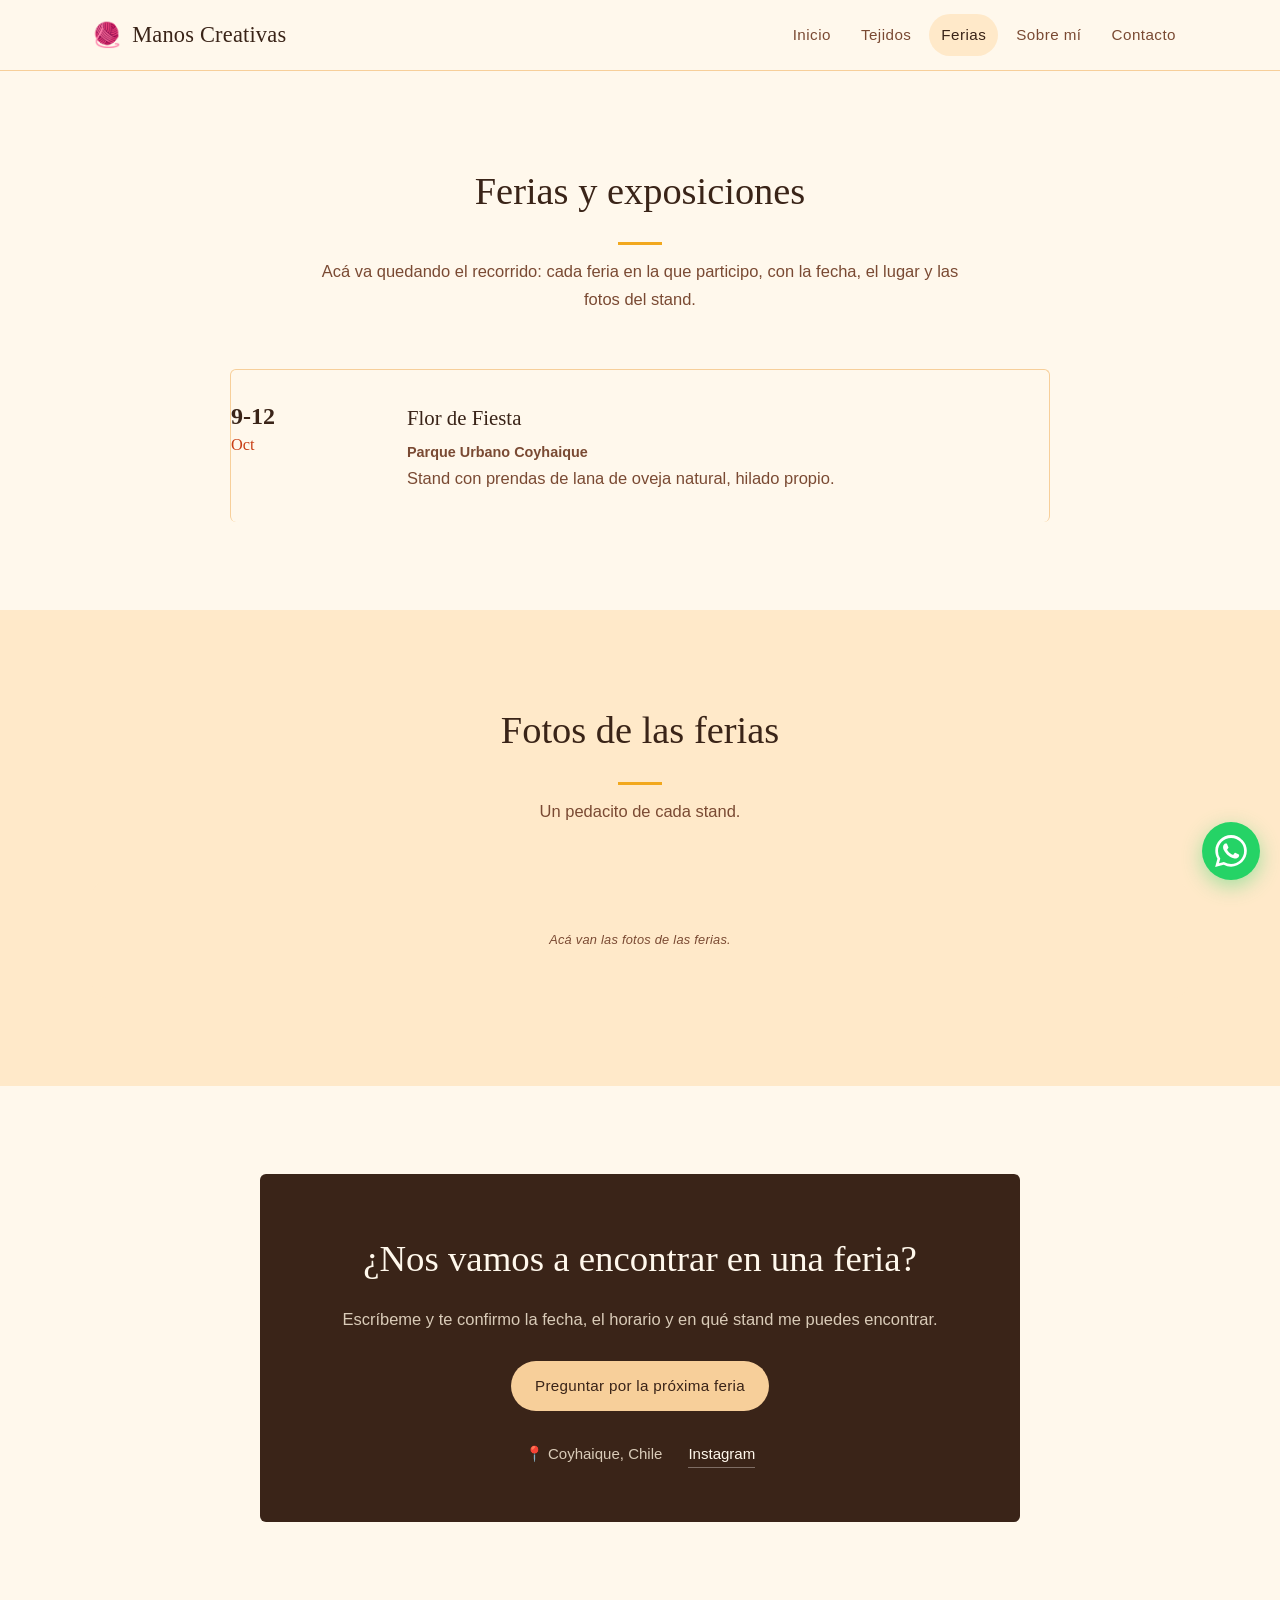
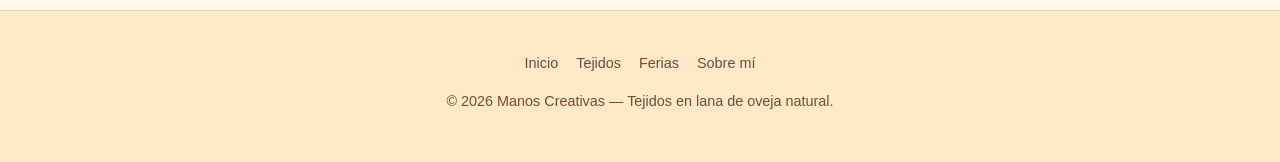
==== commit 4c018e50: "Update ferias.html" ====
--- a/ferias.html
+++ b/ferias.html
@@ -3,7 +3,7 @@
 <head>
 <meta charset="UTF-8">
 <meta name="viewport" content="width=device-width, initial-scale=1.0">
-<title>Ferias — {nombre}</title>
+<title>Manos Creativas - Ferias</title>
 <meta name="description" content="Ferias y exposiciones donde participo con tejidos en lana de oveja natural.">
 <link rel="stylesheet" href="style.css?v=4">
 </head>
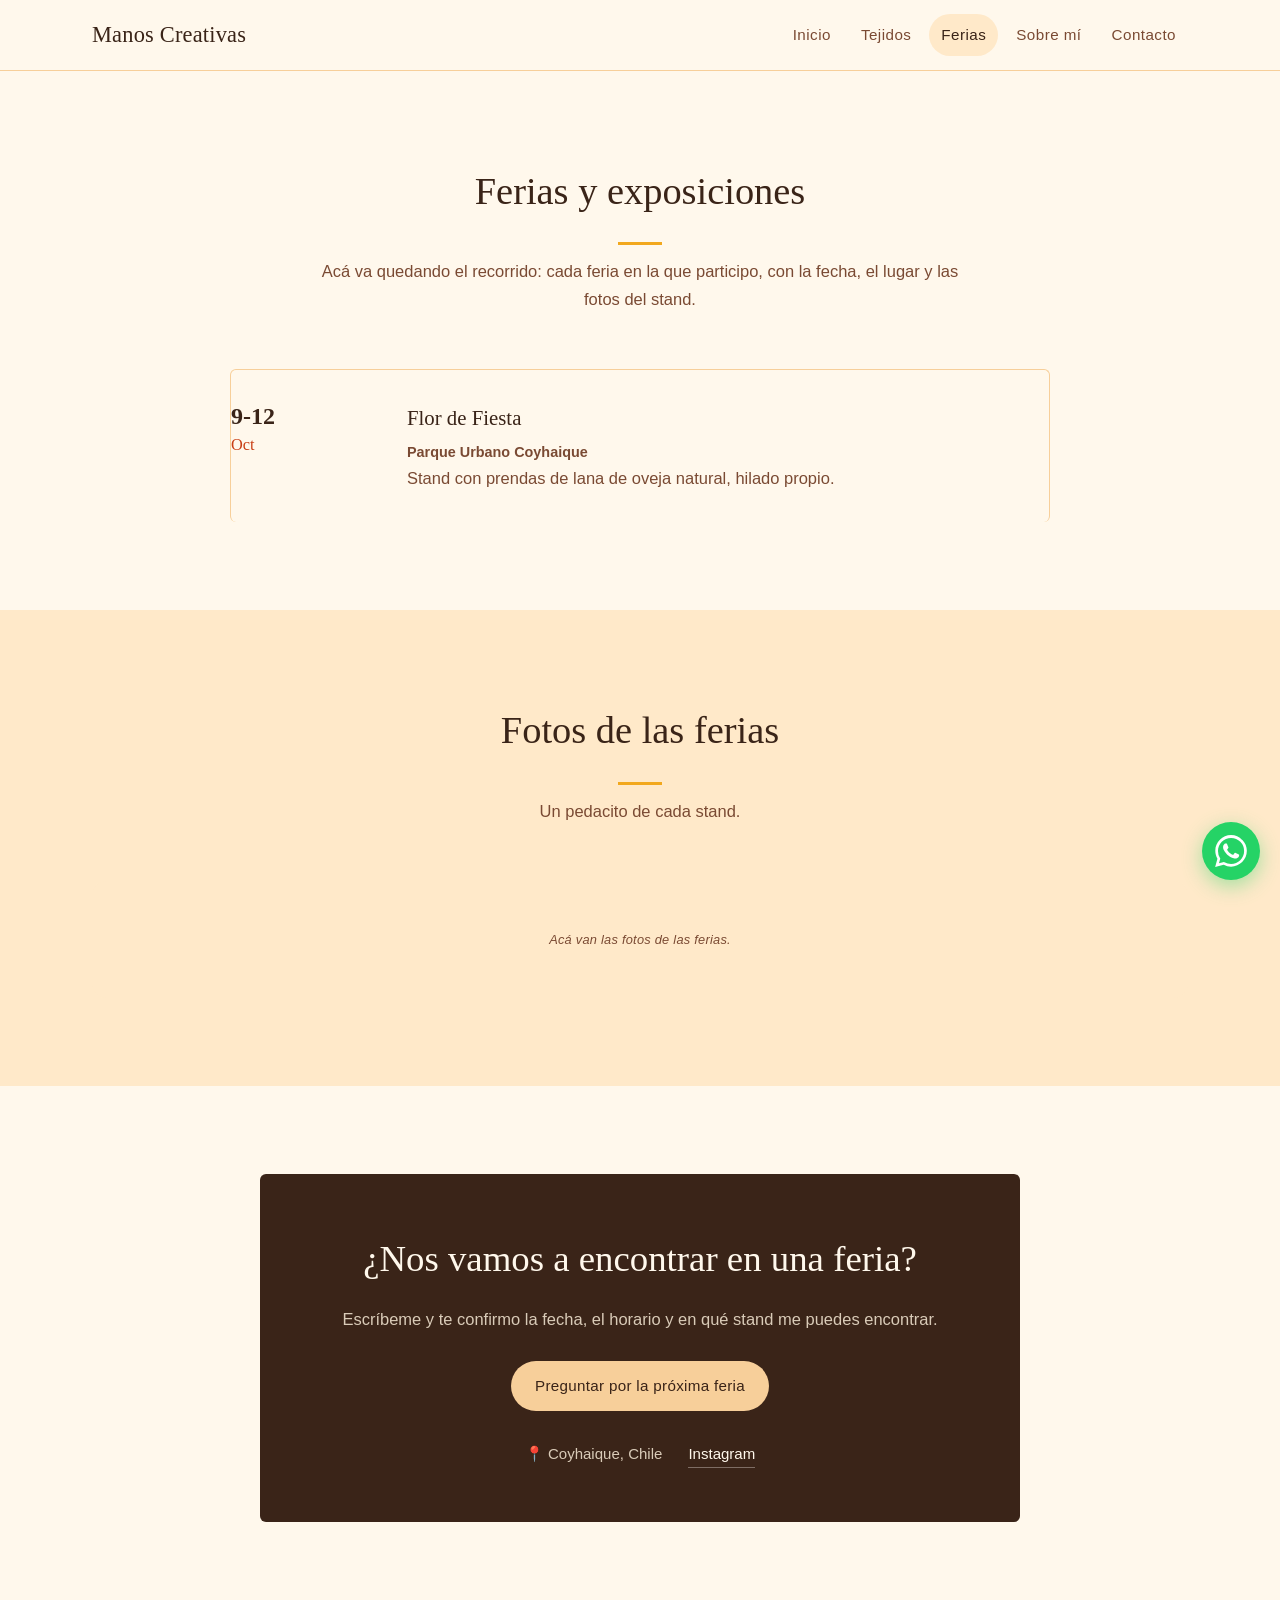
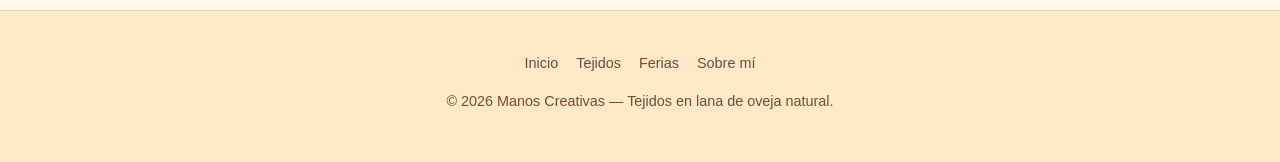
==== commit b086e41e: "Update ferias.html" ====
--- a/ferias.html
+++ b/ferias.html
@@ -11,7 +11,7 @@
 
 <header class="cabecera">
   <div class="contenedor">
-    <a href="index.html" class="logo"><span class="ovillo">🧶</span> <span data-nombre>Manos Creativas</span></a>
+    <a href="index.html" class="logo" aria-label="Manos Creativas — Inicio"><img src="img/logo.png" alt="Manos Creativas" onerror="this.replaceWith(document.createTextNode('Manos Creativas'))"></a>
     <button class="boton-menu" aria-label="Abrir menú">☰</button>
     <nav class="menu">
       <a href="index.html">Inicio</a>
--- a/style.css
+++ b/style.css
@@ -742,3 +742,9 @@
 .boton-suave { border-color: var(--terracota); color: var(--terracota); }
 .boton-suave:hover { background: var(--terracota); color: var(--blanco); }
 .foto-vacia { background: var(--arena); }
+/* ============================================================
+   Logo compacto en la cabecera — pegar AL FINAL de style.css
+   ============================================================ */
+.logo img { height: 46px; width: auto; display: block; mix-blend-mode: multiply; }
+.cabecera .contenedor { padding-top: 6px; padding-bottom: 6px; }
+@media (max-width: 720px) { .logo img { height: 38px; } }
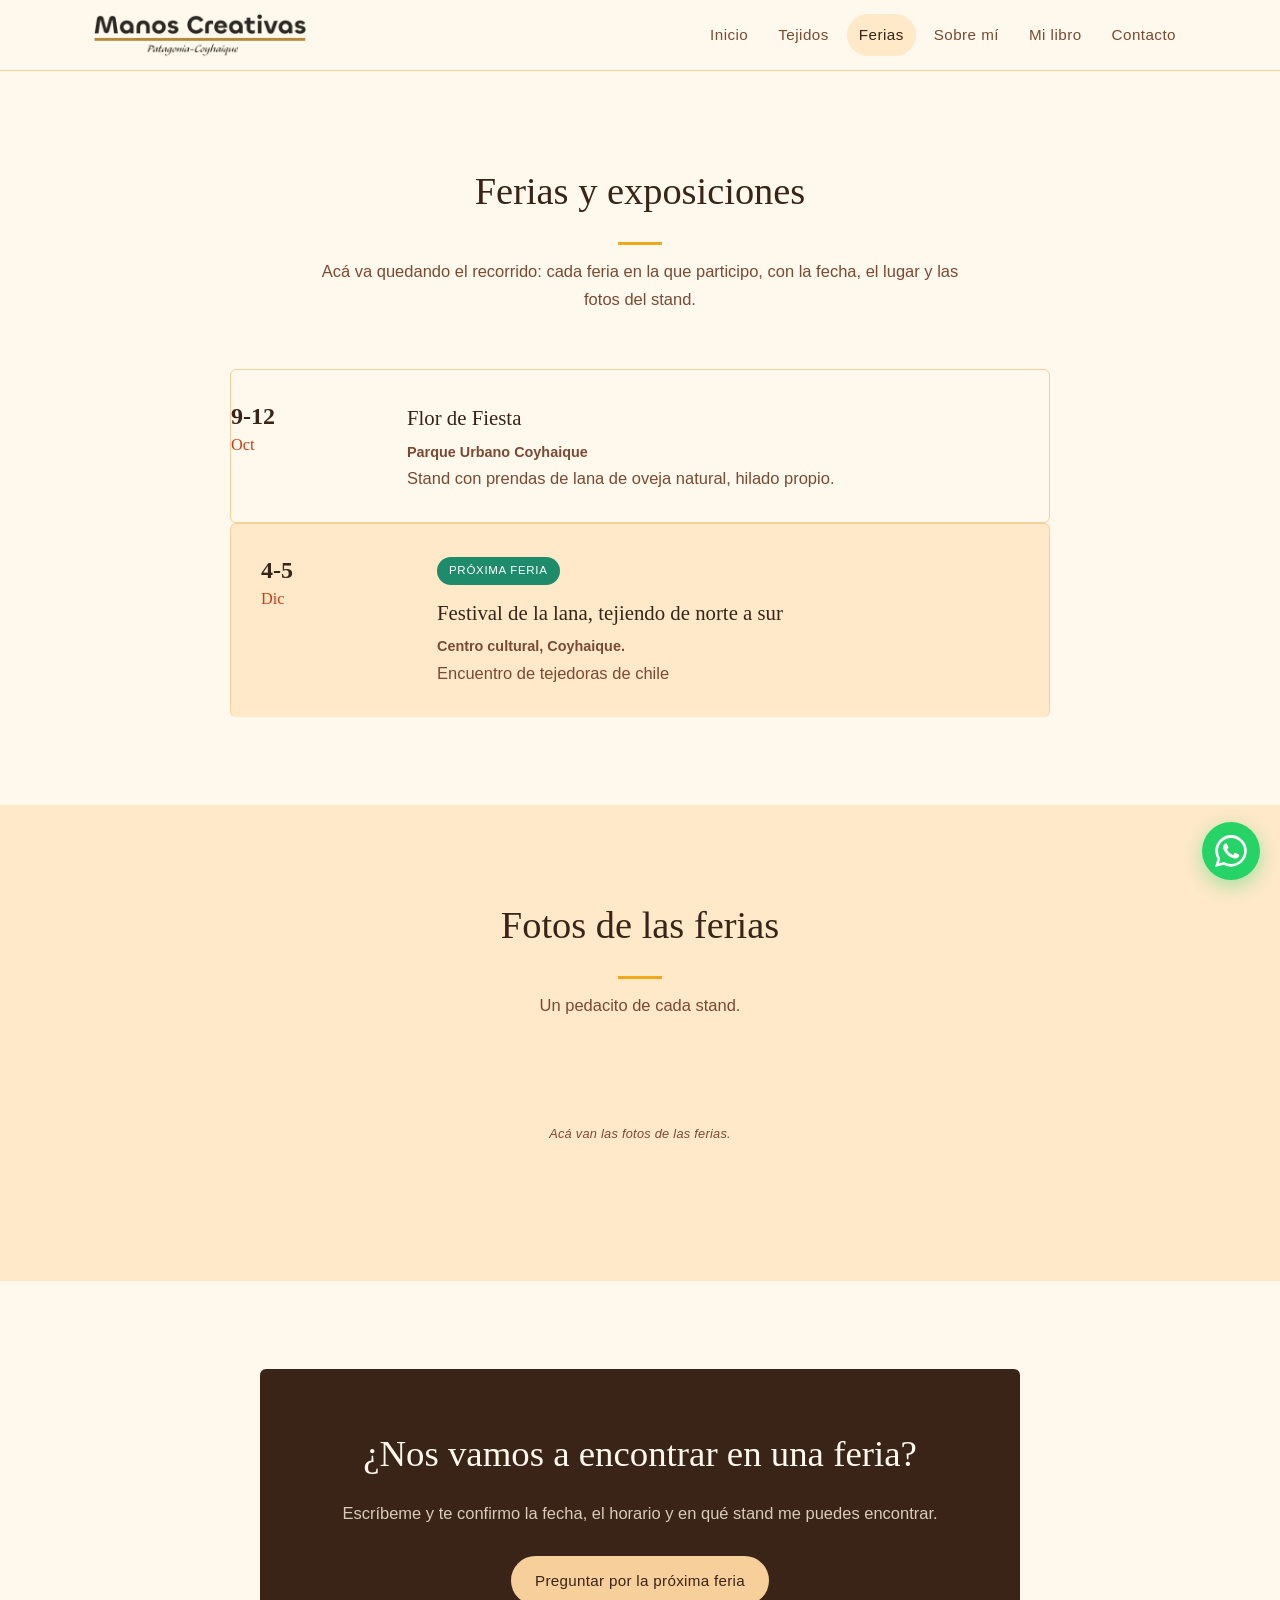
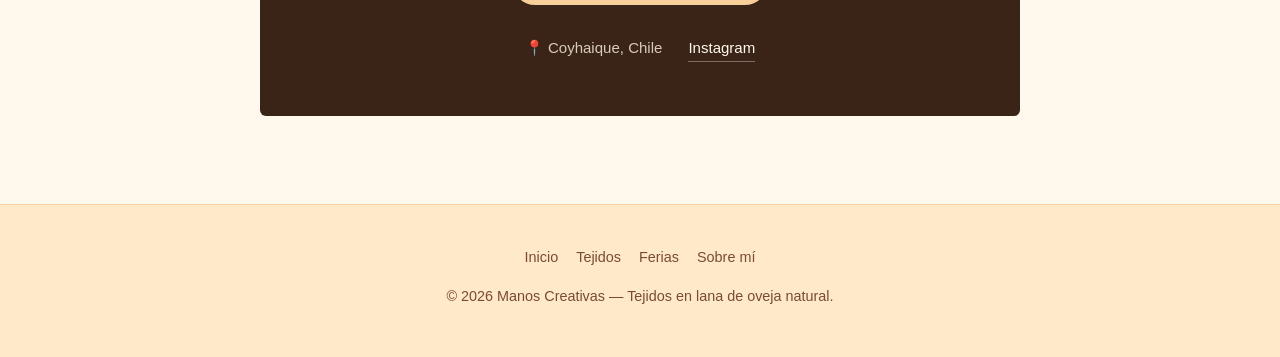
==== commit ccfdd56e: "Update ferias.html" ====
--- a/ferias.html
+++ b/ferias.html
@@ -18,6 +18,7 @@
       <a href="galeria.html">Tejidos</a>
       <a href="ferias.html">Ferias</a>
       <a href="sobre.html">Sobre mí</a>
+      <a href="libro.html">Mi libro</a>
       <a href="#contacto">Contacto</a>
     </nav>
   </div>
--- a/style.css
+++ b/style.css
@@ -748,3 +748,13 @@
 .logo img { height: 46px; width: auto; display: block; mix-blend-mode: multiply; }
 .cabecera .contenedor { padding-top: 6px; padding-bottom: 6px; }
 @media (max-width: 720px) { .logo img { height: 38px; } }
+/* ============================================================
+   Página "Mi libro"
+   ============================================================ */
+.libro-grid { display: grid; grid-template-columns: 1.05fr 1fr; gap: 64px; align-items: center; }
+.libro-etiqueta { text-transform: uppercase; letter-spacing: 0.16em; font-size: 0.8rem; color: var(--terracota); font-weight: 600; margin-bottom: 10px; }
+.libro-titulo { font-family: var(--fuente-titulo); font-weight: 400; font-size: clamp(2rem, 4.2vw, 3rem); line-height: 1.12; color: var(--cafe); margin-bottom: 26px; }
+.libro-texto p { color: var(--cafe-suave); margin-bottom: 16px; }
+.libro-texto .boton { margin-top: 12px; }
+.libro-imagen img { width: 100%; height: auto; display: block; border-radius: 8px; box-shadow: 0 10px 30px rgba(62, 36, 24, 0.10); }
+@media (max-width: 860px) { .libro-grid { grid-template-columns: 1fr; gap: 36px; } .libro-imagen { order: -1; max-width: 460px; margin: 0 auto; } }
